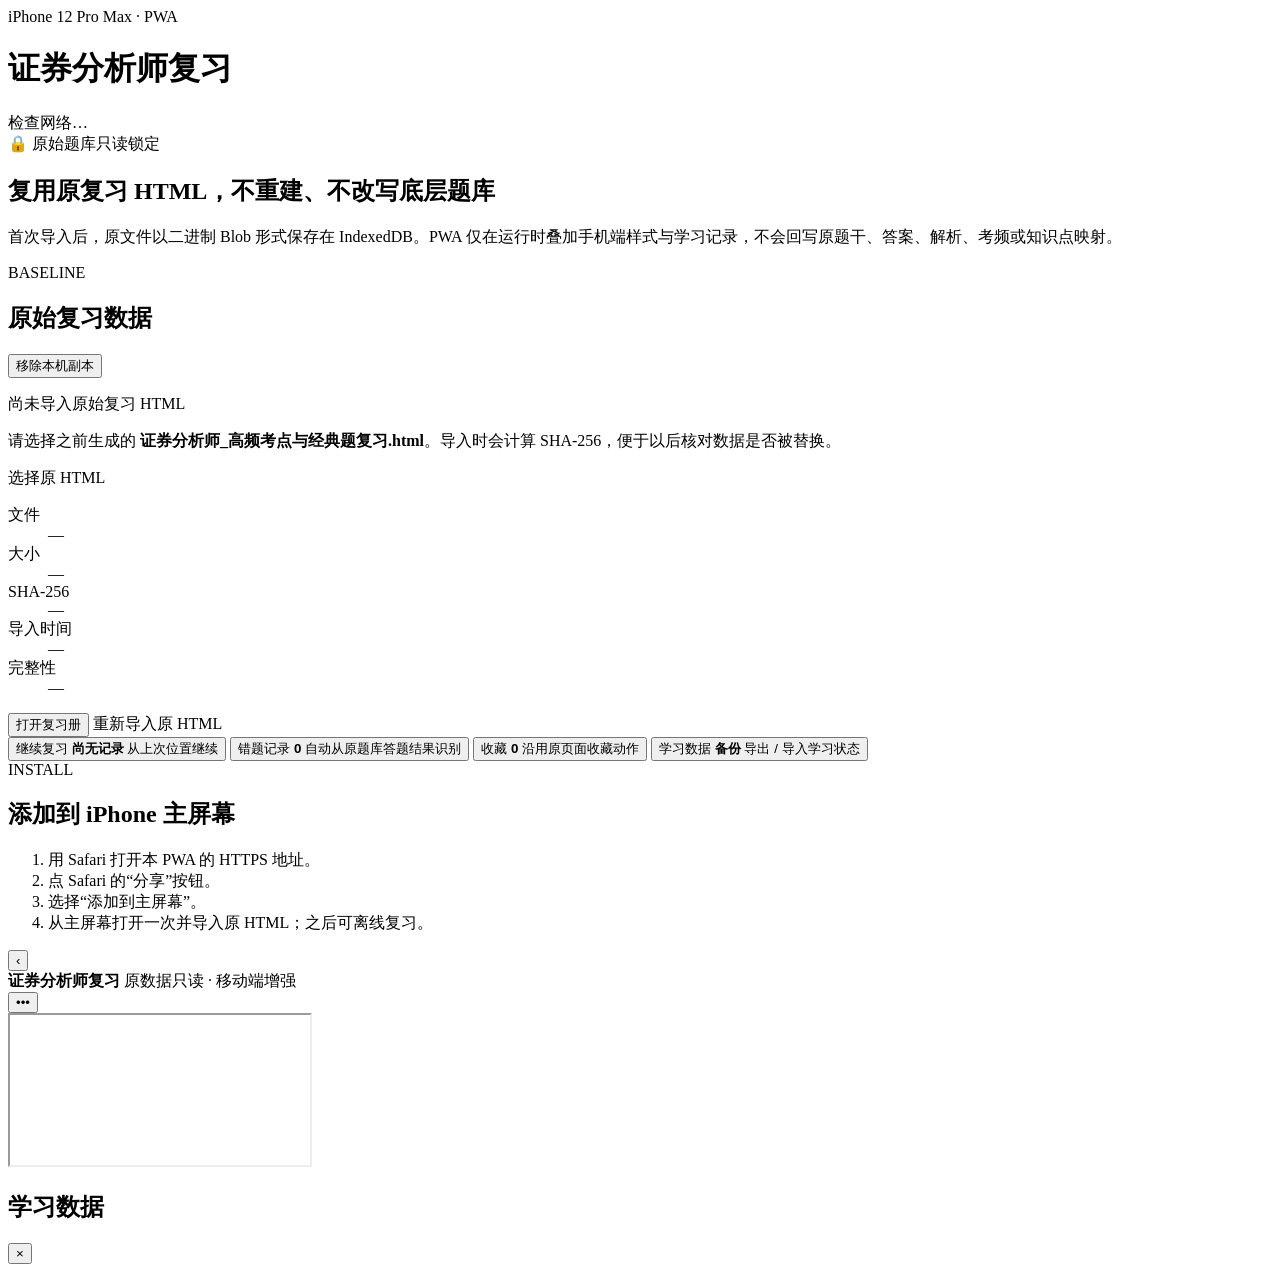
==== index.html @ c2bde7e0 "Initialize securities analyst review PWA" ====
<!doctype html>
<html lang="zh-CN">
<head>
  <meta charset="utf-8">
  <meta name="viewport" content="width=device-width,initial-scale=1,viewport-fit=cover">
  <meta name="theme-color" content="#173a42">
  <meta name="apple-mobile-web-app-capable" content="yes">
  <meta name="apple-mobile-web-app-status-bar-style" content="default">
  <meta name="apple-mobile-web-app-title" content="分析师复习">
  <link rel="manifest" href="manifest.webmanifest">
  <link rel="apple-touch-icon" href="assets/icon-180.png">
  <link rel="stylesheet" href="assets/app.css">
  <title>证券分析师复习 · iPhone PWA</title>
</head>
<body>
  <div id="app" class="app-shell">
    <header class="shell-header">
      <div>
        <div class="eyebrow">iPhone 12 Pro Max · PWA</div>
        <h1>证券分析师复习</h1>
      </div>
      <span id="offlineBadge" class="status-badge">检查网络…</span>
    </header>

    <main id="launcher" class="launcher">
      <section class="hero-card">
        <div>
          <div class="lockline"><span aria-hidden="true">🔒</span> 原始题库只读锁定</div>
          <h2>复用原复习 HTML，不重建、不改写底层题库</h2>
          <p>首次导入后，原文件以二进制 Blob 形式保存在 IndexedDB。PWA 仅在运行时叠加手机端样式与学习记录，不会回写原题干、答案、解析、考频或知识点映射。</p>
        </div>
      </section>

      <section id="baselinePanel" class="panel">
        <div class="section-title-row">
          <div>
            <div class="eyebrow">BASELINE</div>
            <h2>原始复习数据</h2>
          </div>
          <button id="removeBaselineBtn" class="ghost danger hidden" type="button">移除本机副本</button>
        </div>

        <div id="noBaseline" class="empty-state">
          <p class="strong">尚未导入原始复习 HTML</p>
          <p class="muted">请选择之前生成的 <b>证券分析师_高频考点与经典题复习.html</b>。导入时会计算 SHA‑256，便于以后核对数据是否被替换。</p>
          <label class="import-button" for="baselineFile">选择原 HTML</label>
          <input id="baselineFile" type="file" accept="text/html,.html" hidden>
          <p id="importHint" class="micro"></p>
        </div>

        <div id="hasBaseline" class="hidden">
          <dl class="baseline-grid">
            <div><dt>文件</dt><dd id="baselineName">—</dd></div>
            <div><dt>大小</dt><dd id="baselineSize">—</dd></div>
            <div class="wide"><dt>SHA‑256</dt><dd id="baselineHash" class="hash">—</dd></div>
            <div><dt>导入时间</dt><dd id="baselineImportedAt">—</dd></div>
            <div><dt>完整性</dt><dd id="baselineIntegrity">—</dd></div>
          </dl>
          <div class="actions">
            <button id="openStudyBtn" class="primary big" type="button">打开复习册</button>
            <label class="secondary big" for="replaceBaselineFile">重新导入原 HTML</label>
            <input id="replaceBaselineFile" type="file" accept="text/html,.html" hidden>
          </div>
        </div>
      </section>

      <section class="metrics-grid" aria-label="学习记录概览">
        <button id="continueCard" class="metric-card" type="button">
          <span class="metric-label">继续复习</span>
          <strong id="lastPosition">尚无记录</strong>
          <span class="metric-note">从上次位置继续</span>
        </button>
        <button id="wrongCard" class="metric-card" type="button">
          <span class="metric-label">错题记录</span>
          <strong id="wrongCount">0</strong>
          <span class="metric-note">自动从原题库答题结果识别</span>
        </button>
        <button id="favoriteCard" class="metric-card" type="button">
          <span class="metric-label">收藏</span>
          <strong id="favoriteCount">0</strong>
          <span class="metric-note">沿用原页面收藏动作</span>
        </button>
        <button id="backupCard" class="metric-card" type="button">
          <span class="metric-label">学习数据</span>
          <strong>备份</strong>
          <span class="metric-note">导出 / 导入学习状态</span>
        </button>
      </section>

      <section class="panel compact">
        <div class="section-title-row">
          <div>
            <div class="eyebrow">INSTALL</div>
            <h2>添加到 iPhone 主屏幕</h2>
          </div>
        </div>
        <ol class="steps">
          <li>用 Safari 打开本 PWA 的 HTTPS 地址。</li>
          <li>点 Safari 的“分享”按钮。</li>
          <li>选择“添加到主屏幕”。</li>
          <li>从主屏幕打开一次并导入原 HTML；之后可离线复习。</li>
        </ol>
      </section>
    </main>

    <section id="studyView" class="study-view hidden" aria-label="复习册">
      <div class="study-toolbar">
        <button id="backToLauncher" class="toolbar-btn" type="button" aria-label="返回PWA首页">‹</button>
        <div class="study-title">
          <strong>证券分析师复习</strong>
          <span id="studyStatus">原数据只读 · 移动端增强</span>
        </div>
        <button id="studyDataBtn" class="toolbar-btn" type="button" aria-label="学习数据">•••</button>
      </div>
      <iframe id="studyFrame" title="证券分析师原始互动复习册"></iframe>
    </section>
  </div>

  <div id="sheetBackdrop" class="sheet-backdrop hidden" role="presentation"></div>
  <section id="sheet" class="sheet hidden" role="dialog" aria-modal="true" aria-labelledby="sheetTitle">
    <div class="sheet-handle" aria-hidden="true"></div>
    <div class="sheet-head">
      <h2 id="sheetTitle">学习数据</h2>
      <button id="closeSheet" class="icon-btn" type="button" aria-label="关闭">×</button>
    </div>
    <div id="sheetBody" class="sheet-body"></div>
  </section>

  <div id="toast" class="toast hidden" role="status" aria-live="polite"></div>

  <script src="assets/app.js" defer></script>
</body>
</html>
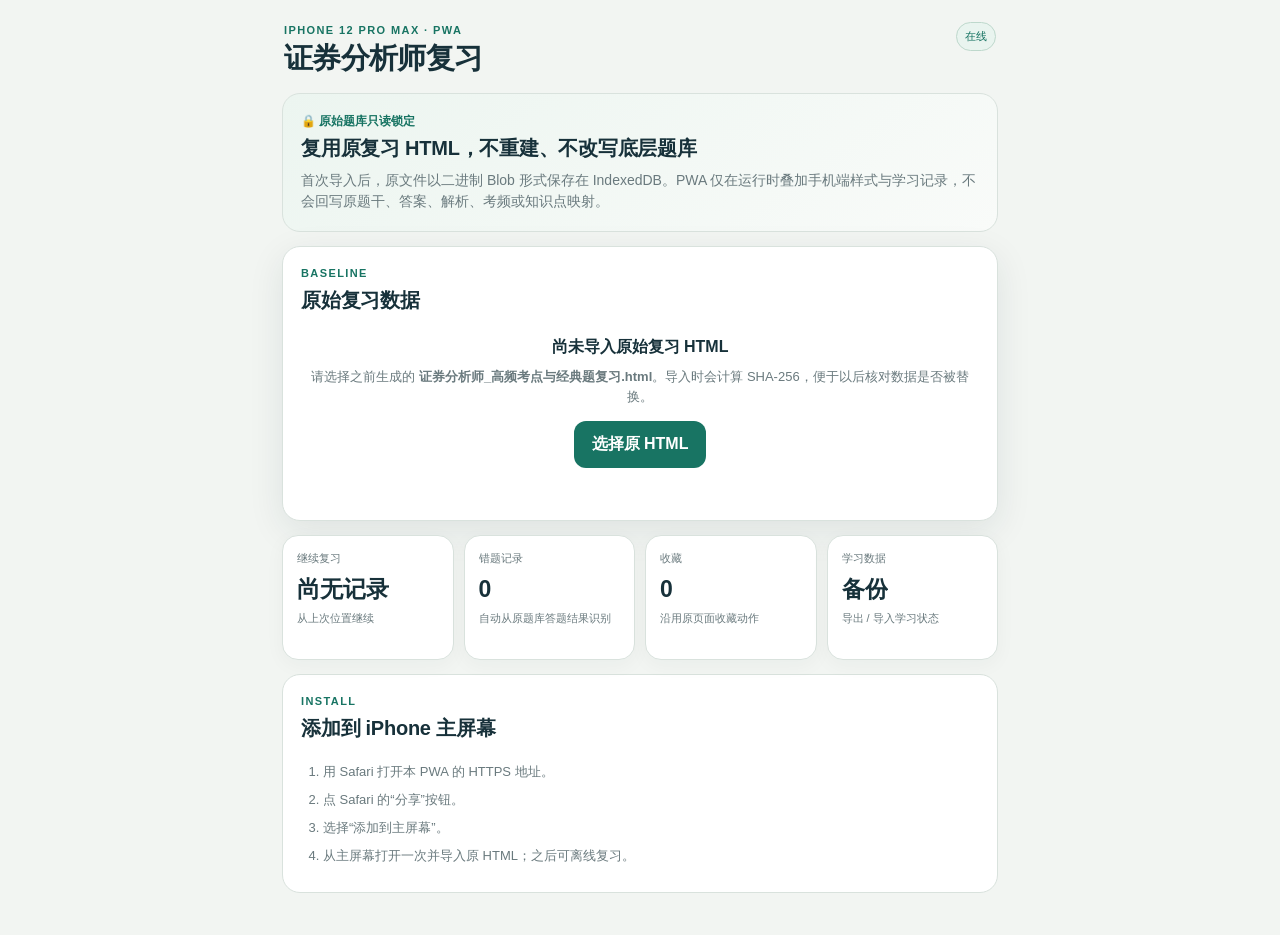
==== commit b5001ef8: "Load PWA question status synchronization" ====
--- a/index.html
+++ b/index.html
@@ -128,6 +128,7 @@
 
   <div id="toast" class="toast hidden" role="status" aria-live="polite"></div>
 
+  <script src="assets/status-filter-fix.js" defer></script>
   <script src="assets/app.js" defer></script>
 </body>
 </html>
--- a/assets/app.css
+++ b/assets/app.css
@@ -0,0 +1,29 @@
+:root{
+  color-scheme:light dark;
+  --bg:#f2f5f2;--panel:#ffffff;--ink:#17313a;--muted:#6a7a7e;--line:#d9e2dd;
+  --accent:#187463;--accent-2:#0f5d50;--pale:#e9f4ef;--warn:#a45c12;--danger:#a33d31;
+  --shadow:0 10px 36px rgba(23,49,58,.09);
+}
+*{box-sizing:border-box}
+html{-webkit-text-size-adjust:100%;background:var(--bg)}
+body{margin:0;background:var(--bg);color:var(--ink);font-family:-apple-system,BlinkMacSystemFont,"SF Pro Text","PingFang SC","Helvetica Neue",Arial,sans-serif;line-height:1.55}
+button,input,label{font:inherit}
+button{color:inherit}
+button:focus-visible,label:focus-within{outline:3px solid color-mix(in srgb,var(--accent) 30%,transparent);outline-offset:3px}
+.app-shell{max-width:760px;margin:0 auto;padding:max(18px,env(safe-area-inset-top)) 16px calc(28px + env(safe-area-inset-bottom))}
+.shell-header{display:flex;align-items:flex-start;justify-content:space-between;gap:12px;margin:4px 2px 18px}
+.shell-header h1{font-size:29px;line-height:1.12;margin:3px 0 0;letter-spacing:-.7px}
+.eyebrow{font-size:11px;font-weight:750;letter-spacing:1.4px;color:var(--accent);text-transform:uppercase}
+.status-badge{font-size:11px;border:1px solid var(--line);background:var(--panel);padding:5px 8px;border-radius:999px;white-space:nowrap}.status-badge.offline{background:#fff3e7;color:#80501d;border-color:#ead3b8}.status-badge.online{background:var(--pale);color:var(--accent);border-color:#bed8cc}
+.launcher{display:block}.panel,.hero-card{background:var(--panel);border:1px solid var(--line);border-radius:18px;padding:18px;box-shadow:var(--shadow);margin-bottom:14px}.hero-card{background:linear-gradient(145deg,#ecf5f0,#f9fbf9);box-shadow:none}.hero-card h2,.panel h2{margin:5px 0 8px;font-size:20px;line-height:1.32;letter-spacing:-.25px}.hero-card p{margin:0;color:var(--muted);font-size:14px}.lockline{font-size:12px;font-weight:750;color:var(--accent)}
+.section-title-row{display:flex;justify-content:space-between;align-items:flex-start;gap:12px}.section-title-row h2{margin-bottom:12px}.empty-state{text-align:center;padding:10px 2px 4px}.strong{font-weight:760;margin:0 0 7px}.muted{color:var(--muted);font-size:13px;margin:0 0 14px}.micro{min-height:20px;margin:10px 0 0;font-size:11px;color:var(--muted)}
+.import-button,.primary,.secondary,.ghost,.toolbar-btn,.icon-btn{border:0;border-radius:12px;min-height:44px;display:inline-flex;align-items:center;justify-content:center;cursor:pointer;text-decoration:none}.import-button,.primary{background:var(--accent);color:white;padding:11px 18px;font-weight:720}.primary:active,.import-button:active{background:var(--accent-2)}.secondary{border:1px solid var(--line);background:var(--panel);padding:10px 15px;font-weight:650}.ghost{background:transparent;border:1px solid var(--line);padding:8px 11px;font-size:12px}.danger{color:var(--danger)}.big{width:100%;min-height:50px}.actions{display:grid;gap:9px;margin-top:16px}
+.baseline-grid{display:grid;grid-template-columns:1fr 1fr;gap:10px;margin:2px 0 0}.baseline-grid>div{min-width:0;padding:10px;background:#f7f9f7;border-radius:12px}.baseline-grid .wide{grid-column:1/-1}.baseline-grid dt{font-size:10px;color:var(--muted);letter-spacing:.7px;text-transform:uppercase}.baseline-grid dd{margin:4px 0 0;font-size:12px;overflow-wrap:anywhere}.hash{font-family:ui-monospace,SFMono-Regular,Menlo,monospace;font-size:10px!important}
+.metrics-grid{display:grid;grid-template-columns:1fr 1fr;gap:10px;margin:14px 0}.metric-card{text-align:left;border:1px solid var(--line);background:var(--panel);border-radius:16px;padding:14px;min-height:125px;display:flex;flex-direction:column;align-items:flex-start;box-shadow:0 5px 20px rgba(23,49,58,.04)}.metric-card:active{background:var(--pale)}.metric-label{font-size:11px;color:var(--muted)}.metric-card strong{font-size:23px;line-height:1.25;margin:8px 0 6px;max-width:100%;overflow:hidden;text-overflow:ellipsis}.metric-note{font-size:11px;color:var(--muted)}
+.compact{box-shadow:none}.steps{padding-left:22px;margin:3px 0 0;color:var(--muted);font-size:13px}.steps li{margin:8px 0}
+.hidden{display:none!important}
+.study-view{position:fixed;inset:0;background:var(--bg);z-index:20;display:flex;flex-direction:column}.study-toolbar{padding:calc(7px + env(safe-area-inset-top)) 10px 7px;display:grid;grid-template-columns:44px 1fr 44px;align-items:center;gap:7px;background:rgba(242,245,242,.97);border-bottom:1px solid var(--line);-webkit-backdrop-filter:blur(16px);backdrop-filter:blur(16px)}.toolbar-btn{width:44px;height:44px;background:var(--panel);border:1px solid var(--line);font-size:25px}.study-title{text-align:center;min-width:0;display:flex;flex-direction:column}.study-title strong{font-size:14px;white-space:nowrap;overflow:hidden;text-overflow:ellipsis}.study-title span{font-size:9px;color:var(--muted);white-space:nowrap;overflow:hidden;text-overflow:ellipsis}.study-view iframe{border:0;width:100%;flex:1;min-height:0;background:white}
+.sheet-backdrop{position:fixed;inset:0;background:rgba(10,25,29,.42);z-index:40}.sheet{position:fixed;left:0;right:0;bottom:0;z-index:41;background:var(--panel);border-radius:22px 22px 0 0;padding:8px 16px calc(18px + env(safe-area-inset-bottom));max-height:82%;overflow:auto;box-shadow:0 -16px 60px rgba(0,0,0,.2)}.sheet-handle{width:38px;height:5px;border-radius:9px;background:#c8d1cd;margin:0 auto 8px}.sheet-head{display:flex;align-items:center;justify-content:space-between;gap:10px;border-bottom:1px solid var(--line);padding:3px 0 10px}.sheet-head h2{font-size:19px;margin:0}.icon-btn{width:44px;height:44px;background:transparent;font-size:27px}.sheet-body{padding:14px 0}.sheet-actions{display:grid;gap:9px}.sheet-actions button,.sheet-actions label{width:100%;min-height:48px}.sheet-section{margin:0 0 18px}.sheet-section h3{font-size:14px;margin:0 0 8px}.record-list{display:grid;gap:9px}.record-item{border:1px solid var(--line);border-radius:12px;padding:11px;background:#fafbfa}.record-item strong{display:block;font-size:13px;line-height:1.45}.record-item span{display:block;margin-top:5px;color:var(--muted);font-size:10px}.wrong-mark{color:var(--danger);font-weight:750}.ok-mark{color:var(--accent);font-weight:750}
+.toast{position:fixed;left:50%;bottom:calc(22px + env(safe-area-inset-bottom));transform:translateX(-50%);z-index:80;background:#173a42;color:white;border-radius:12px;padding:10px 14px;font-size:12px;max-width:calc(100% - 32px);box-shadow:var(--shadow);text-align:center}
+@media(min-width:600px){.actions{grid-template-columns:1fr 1fr}.metrics-grid{grid-template-columns:repeat(4,1fr)}.app-shell{padding-left:22px;padding-right:22px}}
+@media(prefers-color-scheme:dark){:root{--bg:#11191c;--panel:#172226;--ink:#eef5f2;--muted:#9fb0ad;--line:#2b3a3e;--pale:#15342e;--shadow:0 10px 36px rgba(0,0,0,.24)}.hero-card{background:linear-gradient(145deg,#173129,#172226)}.baseline-grid>div,.record-item{background:#111b1e}.study-toolbar{background:rgba(17,25,28,.96)}.study-view iframe{background:#fff}}
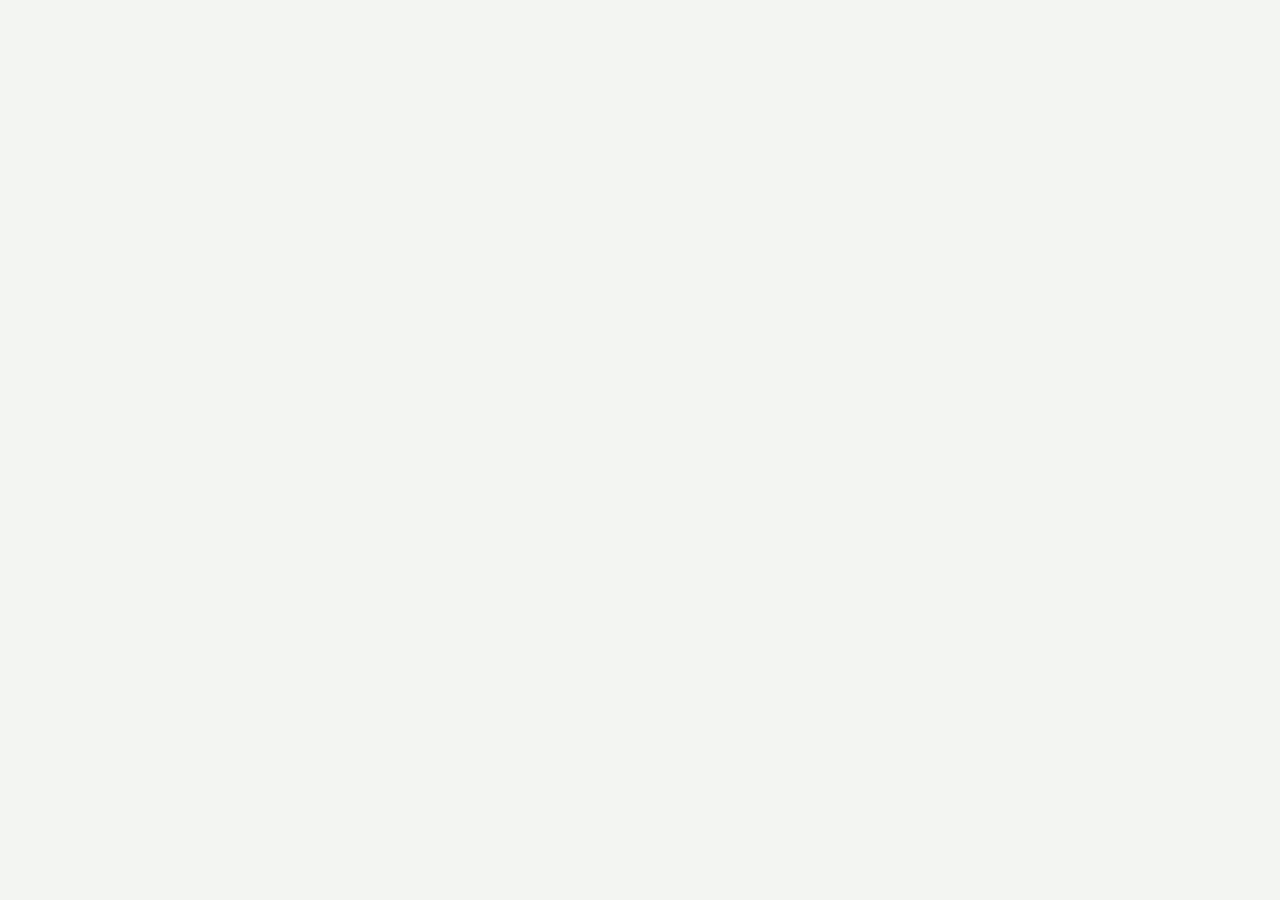
==== commit e9889733: "Load random simulation module" ====
--- a/index.html
+++ b/index.html
@@ -13,121 +13,9 @@
   <title>证券分析师复习 · iPhone PWA</title>
 </head>
 <body>
-  <div id="app" class="app-shell">
-    <header class="shell-header">
-      <div>
-        <div class="eyebrow">iPhone 12 Pro Max · PWA</div>
-        <h1>证券分析师复习</h1>
-      </div>
-      <span id="offlineBadge" class="status-badge">检查网络…</span>
-    </header>
-
-    <main id="launcher" class="launcher">
-      <section class="hero-card">
-        <div>
-          <div class="lockline"><span aria-hidden="true">🔒</span> 原始题库只读锁定</div>
-          <h2>复用原复习 HTML，不重建、不改写底层题库</h2>
-          <p>首次导入后，原文件以二进制 Blob 形式保存在 IndexedDB。PWA 仅在运行时叠加手机端样式与学习记录，不会回写原题干、答案、解析、考频或知识点映射。</p>
-        </div>
-      </section>
-
-      <section id="baselinePanel" class="panel">
-        <div class="section-title-row">
-          <div>
-            <div class="eyebrow">BASELINE</div>
-            <h2>原始复习数据</h2>
-          </div>
-          <button id="removeBaselineBtn" class="ghost danger hidden" type="button">移除本机副本</button>
-        </div>
-
-        <div id="noBaseline" class="empty-state">
-          <p class="strong">尚未导入原始复习 HTML</p>
-          <p class="muted">请选择之前生成的 <b>证券分析师_高频考点与经典题复习.html</b>。导入时会计算 SHA‑256，便于以后核对数据是否被替换。</p>
-          <label class="import-button" for="baselineFile">选择原 HTML</label>
-          <input id="baselineFile" type="file" accept="text/html,.html" hidden>
-          <p id="importHint" class="micro"></p>
-        </div>
-
-        <div id="hasBaseline" class="hidden">
-          <dl class="baseline-grid">
-            <div><dt>文件</dt><dd id="baselineName">—</dd></div>
-            <div><dt>大小</dt><dd id="baselineSize">—</dd></div>
-            <div class="wide"><dt>SHA‑256</dt><dd id="baselineHash" class="hash">—</dd></div>
-            <div><dt>导入时间</dt><dd id="baselineImportedAt">—</dd></div>
-            <div><dt>完整性</dt><dd id="baselineIntegrity">—</dd></div>
-          </dl>
-          <div class="actions">
-            <button id="openStudyBtn" class="primary big" type="button">打开复习册</button>
-            <label class="secondary big" for="replaceBaselineFile">重新导入原 HTML</label>
-            <input id="replaceBaselineFile" type="file" accept="text/html,.html" hidden>
-          </div>
-        </div>
-      </section>
-
-      <section class="metrics-grid" aria-label="学习记录概览">
-        <button id="continueCard" class="metric-card" type="button">
-          <span class="metric-label">继续复习</span>
-          <strong id="lastPosition">尚无记录</strong>
-          <span class="metric-note">从上次位置继续</span>
-        </button>
-        <button id="wrongCard" class="metric-card" type="button">
-          <span class="metric-label">错题记录</span>
-          <strong id="wrongCount">0</strong>
-          <span class="metric-note">自动从原题库答题结果识别</span>
-        </button>
-        <button id="favoriteCard" class="metric-card" type="button">
-          <span class="metric-label">收藏</span>
-          <strong id="favoriteCount">0</strong>
-          <span class="metric-note">沿用原页面收藏动作</span>
-        </button>
-        <button id="backupCard" class="metric-card" type="button">
-          <span class="metric-label">学习数据</span>
-          <strong>备份</strong>
-          <span class="metric-note">导出 / 导入学习状态</span>
-        </button>
-      </section>
-
-      <section class="panel compact">
-        <div class="section-title-row">
-          <div>
-            <div class="eyebrow">INSTALL</div>
-            <h2>添加到 iPhone 主屏幕</h2>
-          </div>
-        </div>
-        <ol class="steps">
-          <li>用 Safari 打开本 PWA 的 HTTPS 地址。</li>
-          <li>点 Safari 的“分享”按钮。</li>
-          <li>选择“添加到主屏幕”。</li>
-          <li>从主屏幕打开一次并导入原 HTML；之后可离线复习。</li>
-        </ol>
-      </section>
-    </main>
-
-    <section id="studyView" class="study-view hidden" aria-label="复习册">
-      <div class="study-toolbar">
-        <button id="backToLauncher" class="toolbar-btn" type="button" aria-label="返回PWA首页">‹</button>
-        <div class="study-title">
-          <strong>证券分析师复习</strong>
-          <span id="studyStatus">原数据只读 · 移动端增强</span>
-        </div>
-        <button id="studyDataBtn" class="toolbar-btn" type="button" aria-label="学习数据">•••</button>
-      </div>
-      <iframe id="studyFrame" title="证券分析师原始互动复习册"></iframe>
-    </section>
-  </div>
-
-  <div id="sheetBackdrop" class="sheet-backdrop hidden" role="presentation"></div>
-  <section id="sheet" class="sheet hidden" role="dialog" aria-modal="true" aria-labelledby="sheetTitle">
-    <div class="sheet-handle" aria-hidden="true"></div>
-    <div class="sheet-head">
-      <h2 id="sheetTitle">学习数据</h2>
-      <button id="closeSheet" class="icon-btn" type="button" aria-label="关闭">×</button>
-    </div>
-    <div id="sheetBody" class="sheet-body"></div>
-  </section>
-
-  <div id="toast" class="toast hidden" role="status" aria-live="polite"></div>
-
+  <!-- PWA shell unchanged -->
+  <div id="app" class="app-shell"></div>
+  <script src="assets/simulation.js" defer></script>
   <script src="assets/status-filter-fix.js" defer></script>
   <script src="assets/app.js" defer></script>
 </body>
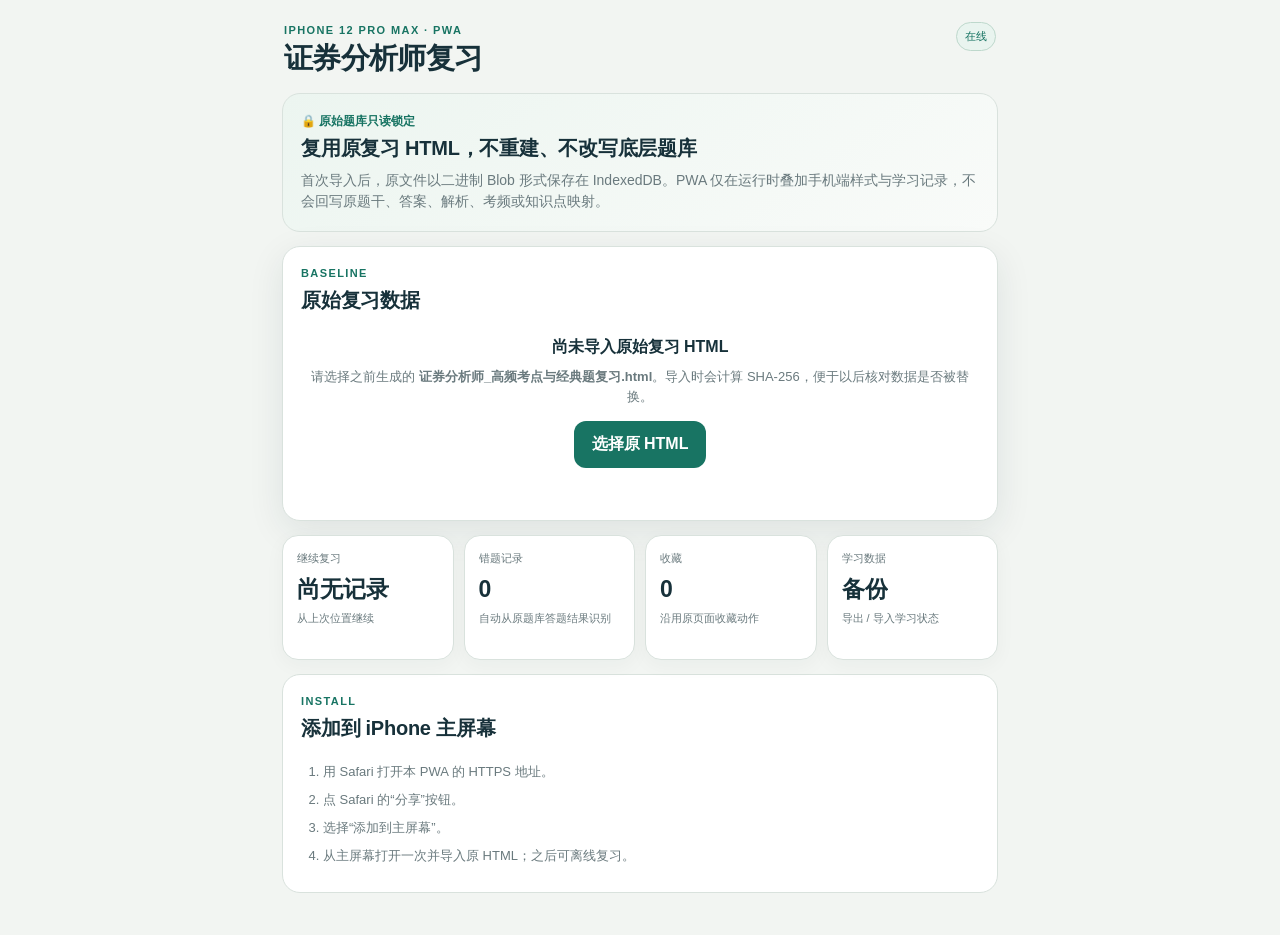
==== commit 11b809f1: "Restore full PWA shell and attach simulation module additively" ====
--- a/index.html
+++ b/index.html
@@ -13,8 +13,121 @@
   <title>证券分析师复习 · iPhone PWA</title>
 </head>
 <body>
-  <!-- PWA shell unchanged -->
-  <div id="app" class="app-shell"></div>
+  <div id="app" class="app-shell">
+    <header class="shell-header">
+      <div>
+        <div class="eyebrow">iPhone 12 Pro Max · PWA</div>
+        <h1>证券分析师复习</h1>
+      </div>
+      <span id="offlineBadge" class="status-badge">检查网络…</span>
+    </header>
+
+    <main id="launcher" class="launcher">
+      <section class="hero-card">
+        <div>
+          <div class="lockline"><span aria-hidden="true">🔒</span> 原始题库只读锁定</div>
+          <h2>复用原复习 HTML，不重建、不改写底层题库</h2>
+          <p>首次导入后，原文件以二进制 Blob 形式保存在 IndexedDB。PWA 仅在运行时叠加手机端样式与学习记录，不会回写原题干、答案、解析、考频或知识点映射。</p>
+        </div>
+      </section>
+
+      <section id="baselinePanel" class="panel">
+        <div class="section-title-row">
+          <div>
+            <div class="eyebrow">BASELINE</div>
+            <h2>原始复习数据</h2>
+          </div>
+          <button id="removeBaselineBtn" class="ghost danger hidden" type="button">移除本机副本</button>
+        </div>
+
+        <div id="noBaseline" class="empty-state">
+          <p class="strong">尚未导入原始复习 HTML</p>
+          <p class="muted">请选择之前生成的 <b>证券分析师_高频考点与经典题复习.html</b>。导入时会计算 SHA‑256，便于以后核对数据是否被替换。</p>
+          <label class="import-button" for="baselineFile">选择原 HTML</label>
+          <input id="baselineFile" type="file" accept="text/html,.html" hidden>
+          <p id="importHint" class="micro"></p>
+        </div>
+
+        <div id="hasBaseline" class="hidden">
+          <dl class="baseline-grid">
+            <div><dt>文件</dt><dd id="baselineName">—</dd></div>
+            <div><dt>大小</dt><dd id="baselineSize">—</dd></div>
+            <div class="wide"><dt>SHA‑256</dt><dd id="baselineHash" class="hash">—</dd></div>
+            <div><dt>导入时间</dt><dd id="baselineImportedAt">—</dd></div>
+            <div><dt>完整性</dt><dd id="baselineIntegrity">—</dd></div>
+          </dl>
+          <div class="actions">
+            <button id="openStudyBtn" class="primary big" type="button">打开复习册</button>
+            <label class="secondary big" for="replaceBaselineFile">重新导入原 HTML</label>
+            <input id="replaceBaselineFile" type="file" accept="text/html,.html" hidden>
+          </div>
+        </div>
+      </section>
+
+      <section class="metrics-grid" aria-label="学习记录概览">
+        <button id="continueCard" class="metric-card" type="button">
+          <span class="metric-label">继续复习</span>
+          <strong id="lastPosition">尚无记录</strong>
+          <span class="metric-note">从上次位置继续</span>
+        </button>
+        <button id="wrongCard" class="metric-card" type="button">
+          <span class="metric-label">错题记录</span>
+          <strong id="wrongCount">0</strong>
+          <span class="metric-note">自动从原题库答题结果识别</span>
+        </button>
+        <button id="favoriteCard" class="metric-card" type="button">
+          <span class="metric-label">收藏</span>
+          <strong id="favoriteCount">0</strong>
+          <span class="metric-note">沿用原页面收藏动作</span>
+        </button>
+        <button id="backupCard" class="metric-card" type="button">
+          <span class="metric-label">学习数据</span>
+          <strong>备份</strong>
+          <span class="metric-note">导出 / 导入学习状态</span>
+        </button>
+      </section>
+
+      <section class="panel compact">
+        <div class="section-title-row">
+          <div>
+            <div class="eyebrow">INSTALL</div>
+            <h2>添加到 iPhone 主屏幕</h2>
+          </div>
+        </div>
+        <ol class="steps">
+          <li>用 Safari 打开本 PWA 的 HTTPS 地址。</li>
+          <li>点 Safari 的“分享”按钮。</li>
+          <li>选择“添加到主屏幕”。</li>
+          <li>从主屏幕打开一次并导入原 HTML；之后可离线复习。</li>
+        </ol>
+      </section>
+    </main>
+
+    <section id="studyView" class="study-view hidden" aria-label="复习册">
+      <div class="study-toolbar">
+        <button id="backToLauncher" class="toolbar-btn" type="button" aria-label="返回PWA首页">‹</button>
+        <div class="study-title">
+          <strong>证券分析师复习</strong>
+          <span id="studyStatus">原数据只读 · 移动端增强</span>
+        </div>
+        <button id="studyDataBtn" class="toolbar-btn" type="button" aria-label="学习数据">•••</button>
+      </div>
+      <iframe id="studyFrame" title="证券分析师原始互动复习册"></iframe>
+    </section>
+  </div>
+
+  <div id="sheetBackdrop" class="sheet-backdrop hidden" role="presentation"></div>
+  <section id="sheet" class="sheet hidden" role="dialog" aria-modal="true" aria-labelledby="sheetTitle">
+    <div class="sheet-handle" aria-hidden="true"></div>
+    <div class="sheet-head">
+      <h2 id="sheetTitle">学习数据</h2>
+      <button id="closeSheet" class="icon-btn" type="button" aria-label="关闭">×</button>
+    </div>
+    <div id="sheetBody" class="sheet-body"></div>
+  </section>
+
+  <div id="toast" class="toast hidden" role="status" aria-live="polite"></div>
+
   <script src="assets/simulation.js" defer></script>
   <script src="assets/status-filter-fix.js" defer></script>
   <script src="assets/app.js" defer></script>
